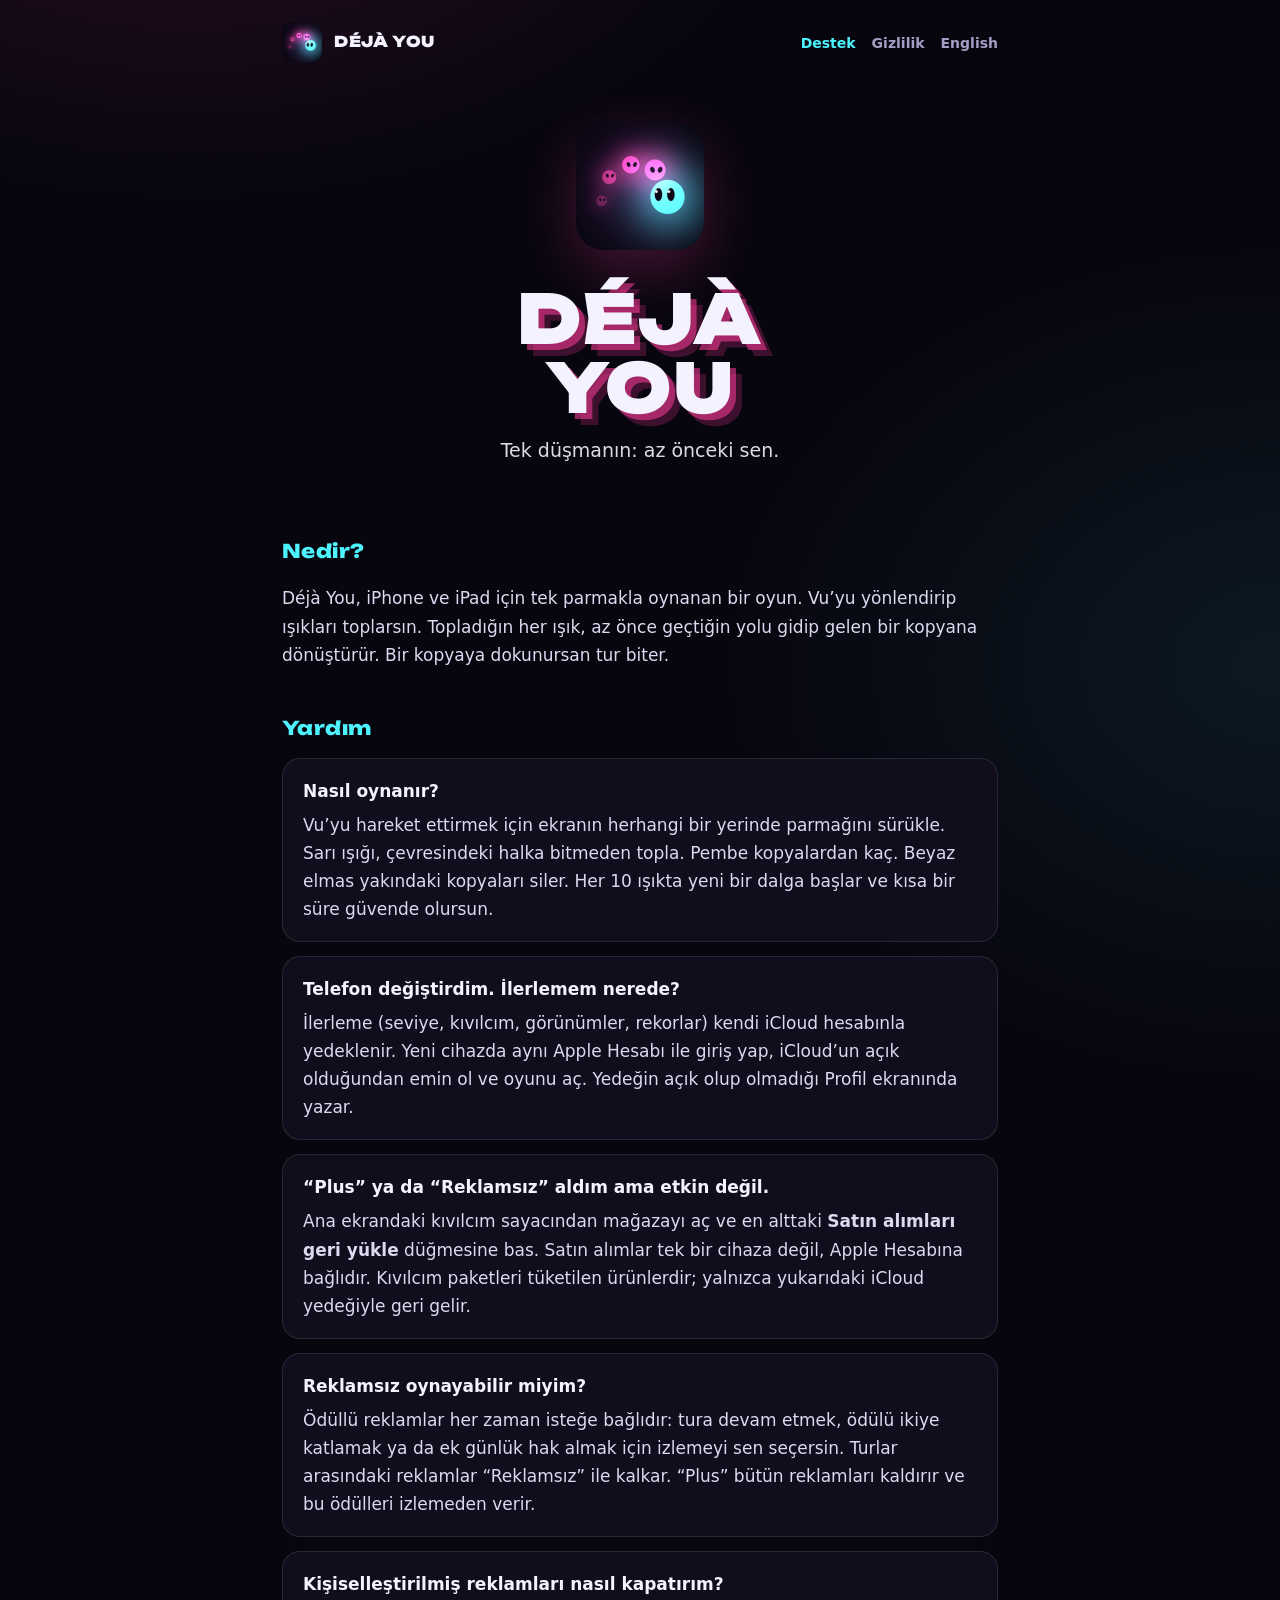
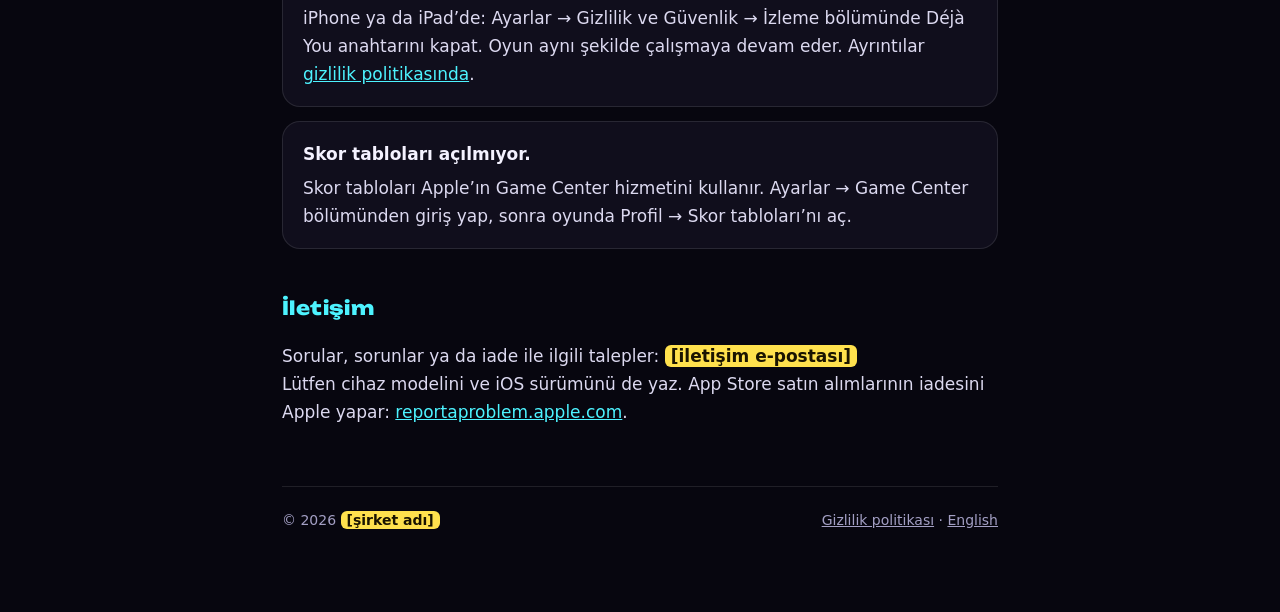
==== tr/index.html @ 0cf3f7a6 "Déjà You: destek ve gizlilik politikası sayfaları (EN/TR) Co-Authored-By: Claude Fable 5.2 <noreply@" ====
<!doctype html>
<html lang="tr">
<head>
<meta charset="utf-8">
<meta name="viewport" content="width=device-width,initial-scale=1">
<meta name="theme-color" content="#07060f">
<meta name="description" content="Déjà You — tek düşmanın az önceki sen olduğu tek parmakla oynanan oyun. Destek ve iletişim.">
<title>Déjà You — Destek</title>
<link rel="icon" href="../icon-192.png">
<link rel="stylesheet" href="../style.css">
</head>
<body>
<div class="wrap">
  <header class="top">
    <a class="brand" href="./"><img src="../icon-192.png" alt=""> DÉJÀ YOU</a>
    <nav><a class="on" href="./">Destek</a><a href="gizlilik.html">Gizlilik</a><a href="../">English</a></nav>
  </header>

  <section class="hero">
    <img src="../icon-512.png" alt="Déjà You ikonu">
    <h1>DÉJÀ<br>YOU</h1>
    <p>Tek düşmanın: az önceki sen.</p>
  </section>

  <h2>Nedir?</h2>
  <p>Déjà You, iPhone ve iPad için tek parmakla oynanan bir oyun. Vu’yu yönlendirip ışıkları toplarsın. Topladığın her ışık, az önce geçtiğin yolu gidip gelen bir kopyana dönüştürür. Bir kopyaya dokunursan tur biter.</p>

  <h2>Yardım</h2>

  <div class="card">
    <h3>Nasıl oynanır?</h3>
    <p>Vu’yu hareket ettirmek için ekranın herhangi bir yerinde parmağını sürükle. Sarı ışığı, çevresindeki halka bitmeden topla. Pembe kopyalardan kaç. Beyaz elmas yakındaki kopyaları siler. Her 10 ışıkta yeni bir dalga başlar ve kısa bir süre güvende olursun.</p>
  </div>

  <div class="card">
    <h3>Telefon değiştirdim. İlerlemem nerede?</h3>
    <p>İlerleme (seviye, kıvılcım, görünümler, rekorlar) kendi iCloud hesabınla yedeklenir. Yeni cihazda aynı Apple Hesabı ile giriş yap, iCloud’un açık olduğundan emin ol ve oyunu aç. Yedeğin açık olup olmadığı Profil ekranında yazar.</p>
  </div>

  <div class="card">
    <h3>“Plus” ya da “Reklamsız” aldım ama etkin değil.</h3>
    <p>Ana ekrandaki kıvılcım sayacından mağazayı aç ve en alttaki <b>Satın alımları geri yükle</b> düğmesine bas. Satın alımlar tek bir cihaza değil, Apple Hesabına bağlıdır. Kıvılcım paketleri tüketilen ürünlerdir; yalnızca yukarıdaki iCloud yedeğiyle geri gelir.</p>
  </div>

  <div class="card">
    <h3>Reklamsız oynayabilir miyim?</h3>
    <p>Ödüllü reklamlar her zaman isteğe bağlıdır: tura devam etmek, ödülü ikiye katlamak ya da ek günlük hak almak için izlemeyi sen seçersin. Turlar arasındaki reklamlar “Reklamsız” ile kalkar. “Plus” bütün reklamları kaldırır ve bu ödülleri izlemeden verir.</p>
  </div>

  <div class="card">
    <h3>Kişiselleştirilmiş reklamları nasıl kapatırım?</h3>
    <p>iPhone ya da iPad’de: Ayarlar → Gizlilik ve Güvenlik → İzleme bölümünde Déjà You anahtarını kapat. Oyun aynı şekilde çalışmaya devam eder. Ayrıntılar <a href="gizlilik.html">gizlilik politikasında</a>.</p>
  </div>

  <div class="card">
    <h3>Skor tabloları açılmıyor.</h3>
    <p>Skor tabloları Apple’ın Game Center hizmetini kullanır. Ayarlar → Game Center bölümünden giriş yap, sonra oyunda Profil → Skor tabloları’nı aç.</p>
  </div>

  <h2>İletişim</h2>
  <p>Sorular, sorunlar ya da iade ile ilgili talepler: <span class="todo">[iletişim e-postası]</span><br>
  Lütfen cihaz modelini ve iOS sürümünü de yaz. App Store satın alımlarının iadesini Apple yapar: <a href="https://reportaproblem.apple.com">reportaproblem.apple.com</a>.</p>

  <footer>
    <span>© 2026 <span class="todo">[şirket adı]</span></span>
    <span><a href="gizlilik.html">Gizlilik politikası</a> · <a href="../">English</a></span>
  </footer>
</div>
</body>
</html>
---- style.css ----
@font-face {
  font-family: 'Unbounded'; font-style: normal; font-display: swap; font-weight: 200 900;
  src: url(fonts/unbounded-latin-ext-wght-normal.woff2) format('woff2');
  unicode-range: U+0100-02BA, U+02BD-02C5, U+02C7-02CC, U+02CE-02D7, U+02DD-02FF, U+0304, U+0308, U+0329, U+1D00-1DBF, U+1E00-1E9F, U+1EF2-1EFF, U+2020, U+20A0-20AB, U+20AD-20C0, U+2113, U+2C60-2C7F, U+A720-A7FF;
}
@font-face {
  font-family: 'Unbounded'; font-style: normal; font-display: swap; font-weight: 200 900;
  src: url(fonts/unbounded-latin-wght-normal.woff2) format('woff2');
  unicode-range: U+0000-00FF, U+0131, U+0152-0153, U+02BB-02BC, U+02C6, U+02DA, U+02DC, U+0304, U+0308, U+0329, U+2000-206F, U+20AC, U+2122, U+2191, U+2193, U+2212, U+2215, U+FEFF, U+FFFD;
}
:root {
  --bg: #07060f; --card: #100e1c; --line: rgba(255,255,255,.1);
  --cy: #4df3ff; --mg: #ff3d9a; --yl: #ffe14d; --tx: #f4f2ff; --mut: #a39fc4;
  --disp: 'Unbounded', system-ui, -apple-system, 'Segoe UI', Roboto, sans-serif;
  --font: system-ui, -apple-system, 'Segoe UI', Roboto, 'Helvetica Neue', sans-serif;
}
* { box-sizing: border-box; }
html { -webkit-text-size-adjust: 100%; }
body {
  margin: 0; background: var(--bg); color: var(--tx); font-family: var(--font); font-size: 17px; line-height: 1.65;
  background-image: radial-gradient(900px 600px at 15% -10%, rgba(255,61,154,.16), transparent 70%),
                    radial-gradient(800px 600px at 100% 30%, rgba(77,243,255,.08), transparent 70%);
  background-repeat: no-repeat;
}
.wrap { max-width: 760px; margin: 0 auto; padding: 0 22px 80px; }
header.top { display: flex; align-items: center; justify-content: space-between; gap: 16px; padding: 22px 0; }
.brand { display: flex; align-items: center; gap: 12px; color: var(--tx); text-decoration: none; font-family: var(--disp); font-weight: 900; letter-spacing: .04em; font-size: 15px; white-space: nowrap; }
.brand img { width: 40px; height: 40px; border-radius: 10px; }
nav a { color: var(--mut); text-decoration: none; font-size: 14px; font-weight: 700; margin-left: 16px; }
nav a:hover, nav a.on { color: var(--cy); }

.hero { text-align: center; padding: 38px 0 26px; }
.hero img { width: 128px; height: 128px; border-radius: 28px; box-shadow: 0 20px 60px rgba(255,61,154,.25); }
.hero h1 { font-family: var(--disp); font-weight: 900; font-size: clamp(40px, 11vw, 68px); line-height: 1.02; letter-spacing: .03em; margin: 26px 0 12px; text-shadow: 6px 6px 0 rgba(255,61,154,.55), 12px 12px 0 rgba(255,61,154,.22); }
.hero p { font-size: 19px; color: var(--tx); opacity: .9; margin: 0; }

h1.page { font-family: var(--disp); font-weight: 900; font-size: clamp(28px, 7vw, 40px); line-height: 1.15; margin: 26px 0 6px; }
h2 { font-family: var(--disp); font-weight: 800; font-size: 19px; letter-spacing: .02em; margin: 44px 0 10px; color: var(--cy); }
h3 { font-size: 17px; margin: 24px 0 4px; }
p, li { color: #dcd9f0; }
a { color: var(--cy); }
.muted { color: var(--mut); font-size: 15px; }
.card { background: var(--card); border: 1px solid var(--line); border-radius: 18px; padding: 18px 20px; margin: 14px 0; }
.card h3 { margin-top: 0; }
.card p { margin: 6px 0 0; }
ul { padding-left: 22px; }
li { margin: 6px 0; }
table { width: 100%; border-collapse: collapse; margin: 14px 0; font-size: 15.5px; }
th, td { text-align: left; vertical-align: top; padding: 10px 12px; border-bottom: 1px solid var(--line); }
th { color: var(--mut); font-size: 13px; letter-spacing: .06em; text-transform: none; font-weight: 700; }
.todo { background: var(--yl); color: #1a1400; padding: 1px 6px; border-radius: 6px; font-weight: 700; }
footer { margin-top: 60px; padding-top: 22px; border-top: 1px solid var(--line); color: var(--mut); font-size: 14px; display: flex; flex-wrap: wrap; gap: 8px 18px; justify-content: space-between; }
footer a { color: var(--mut); }
@media (max-width: 520px) { body { font-size: 16px; } nav a { margin-left: 12px; } th, td { padding: 9px 8px; } }
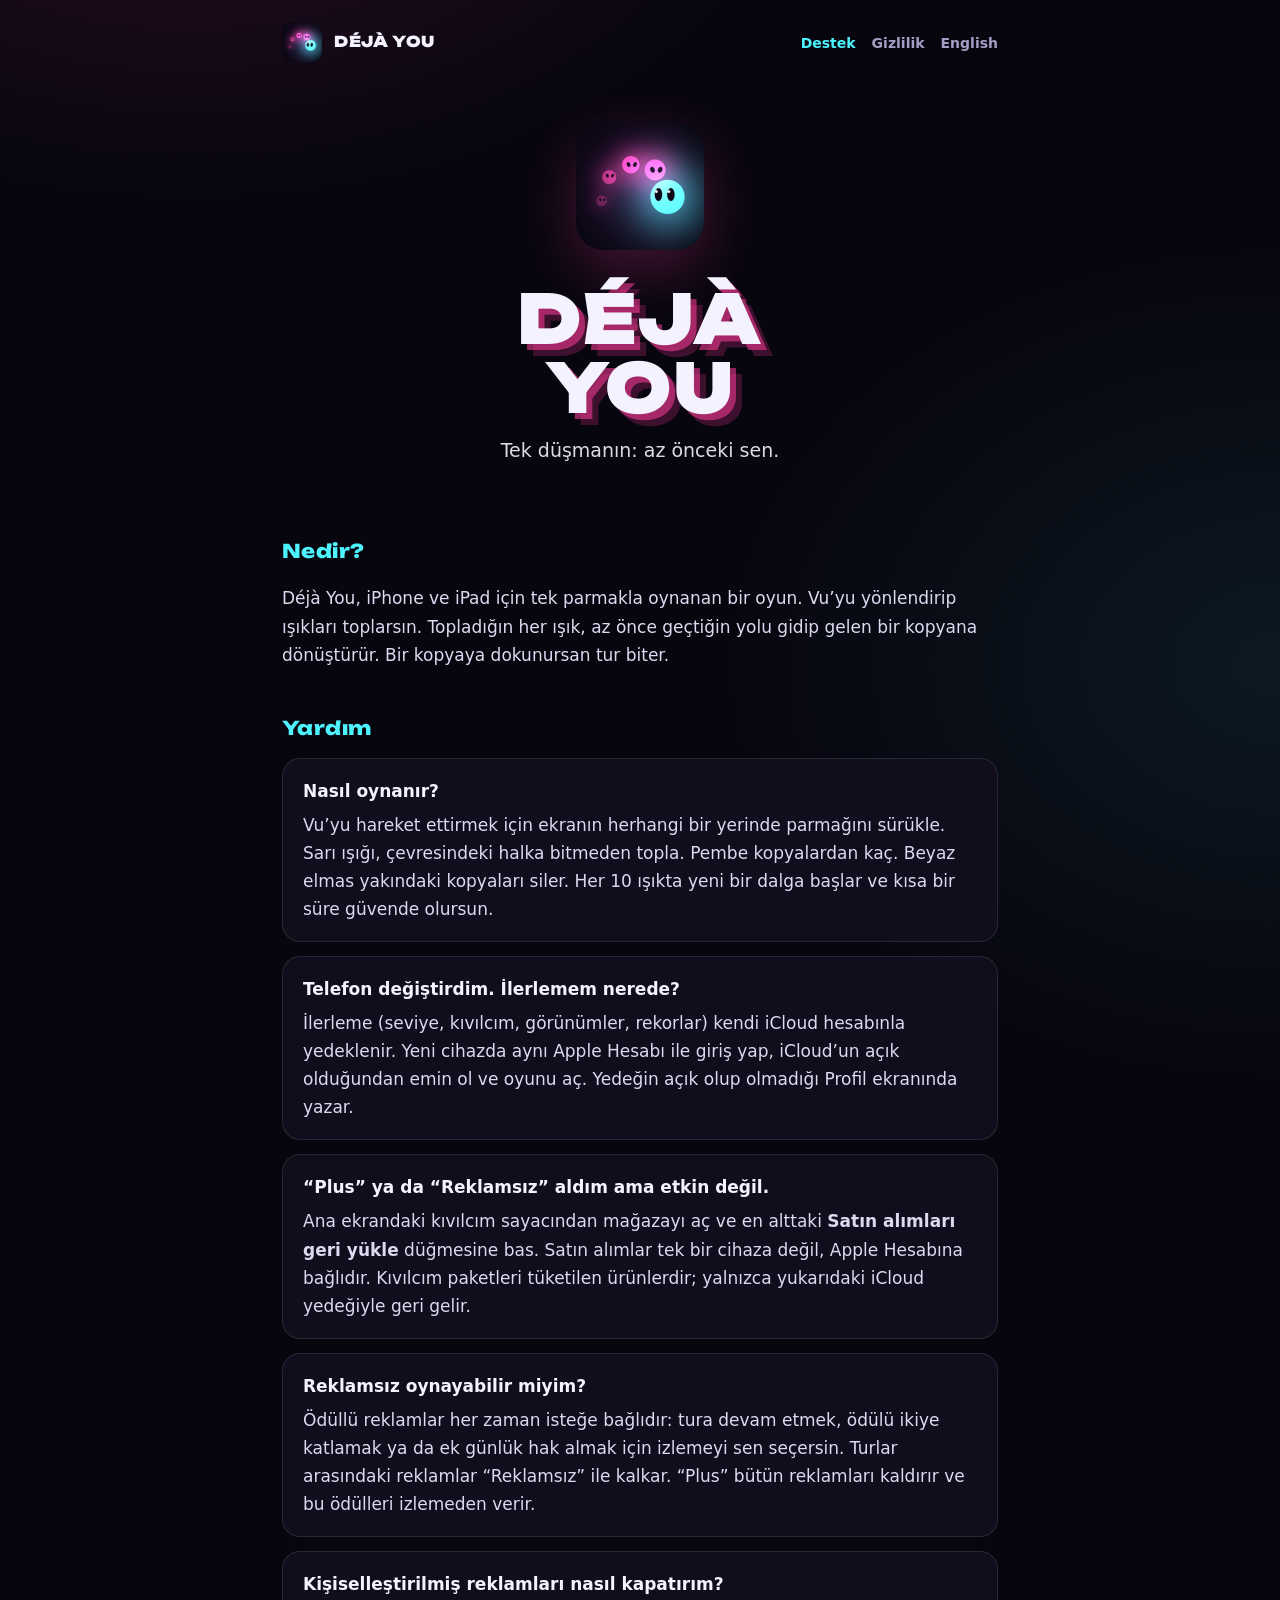
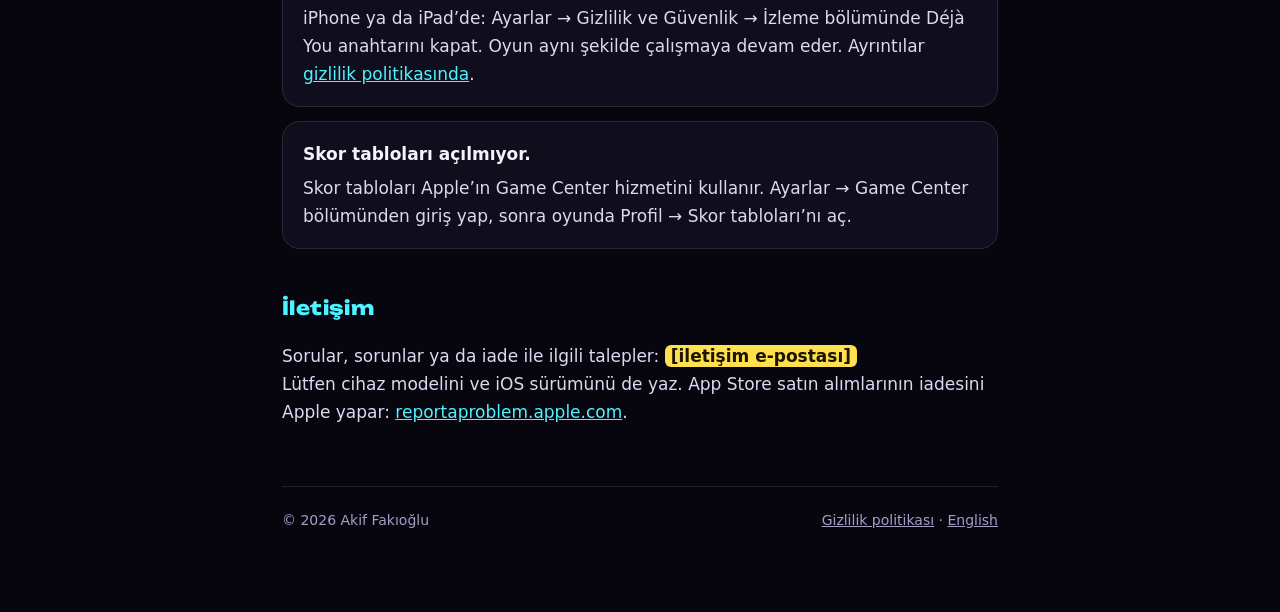
==== commit 79620e21: "Yayıncı adı ve posta adresi Co-Authored-By: Claude Fable 5.2 <noreply@anthropic.com>" ====
--- a/tr/index.html
+++ b/tr/index.html
@@ -62,7 +62,7 @@
   Lütfen cihaz modelini ve iOS sürümünü de yaz. App Store satın alımlarının iadesini Apple yapar: <a href="https://reportaproblem.apple.com">reportaproblem.apple.com</a>.</p>
 
   <footer>
-    <span>© 2026 <span class="todo">[şirket adı]</span></span>
+    <span>© 2026 Akif Fakıoğlu</span>
     <span><a href="gizlilik.html">Gizlilik politikası</a> · <a href="../">English</a></span>
   </footer>
 </div>
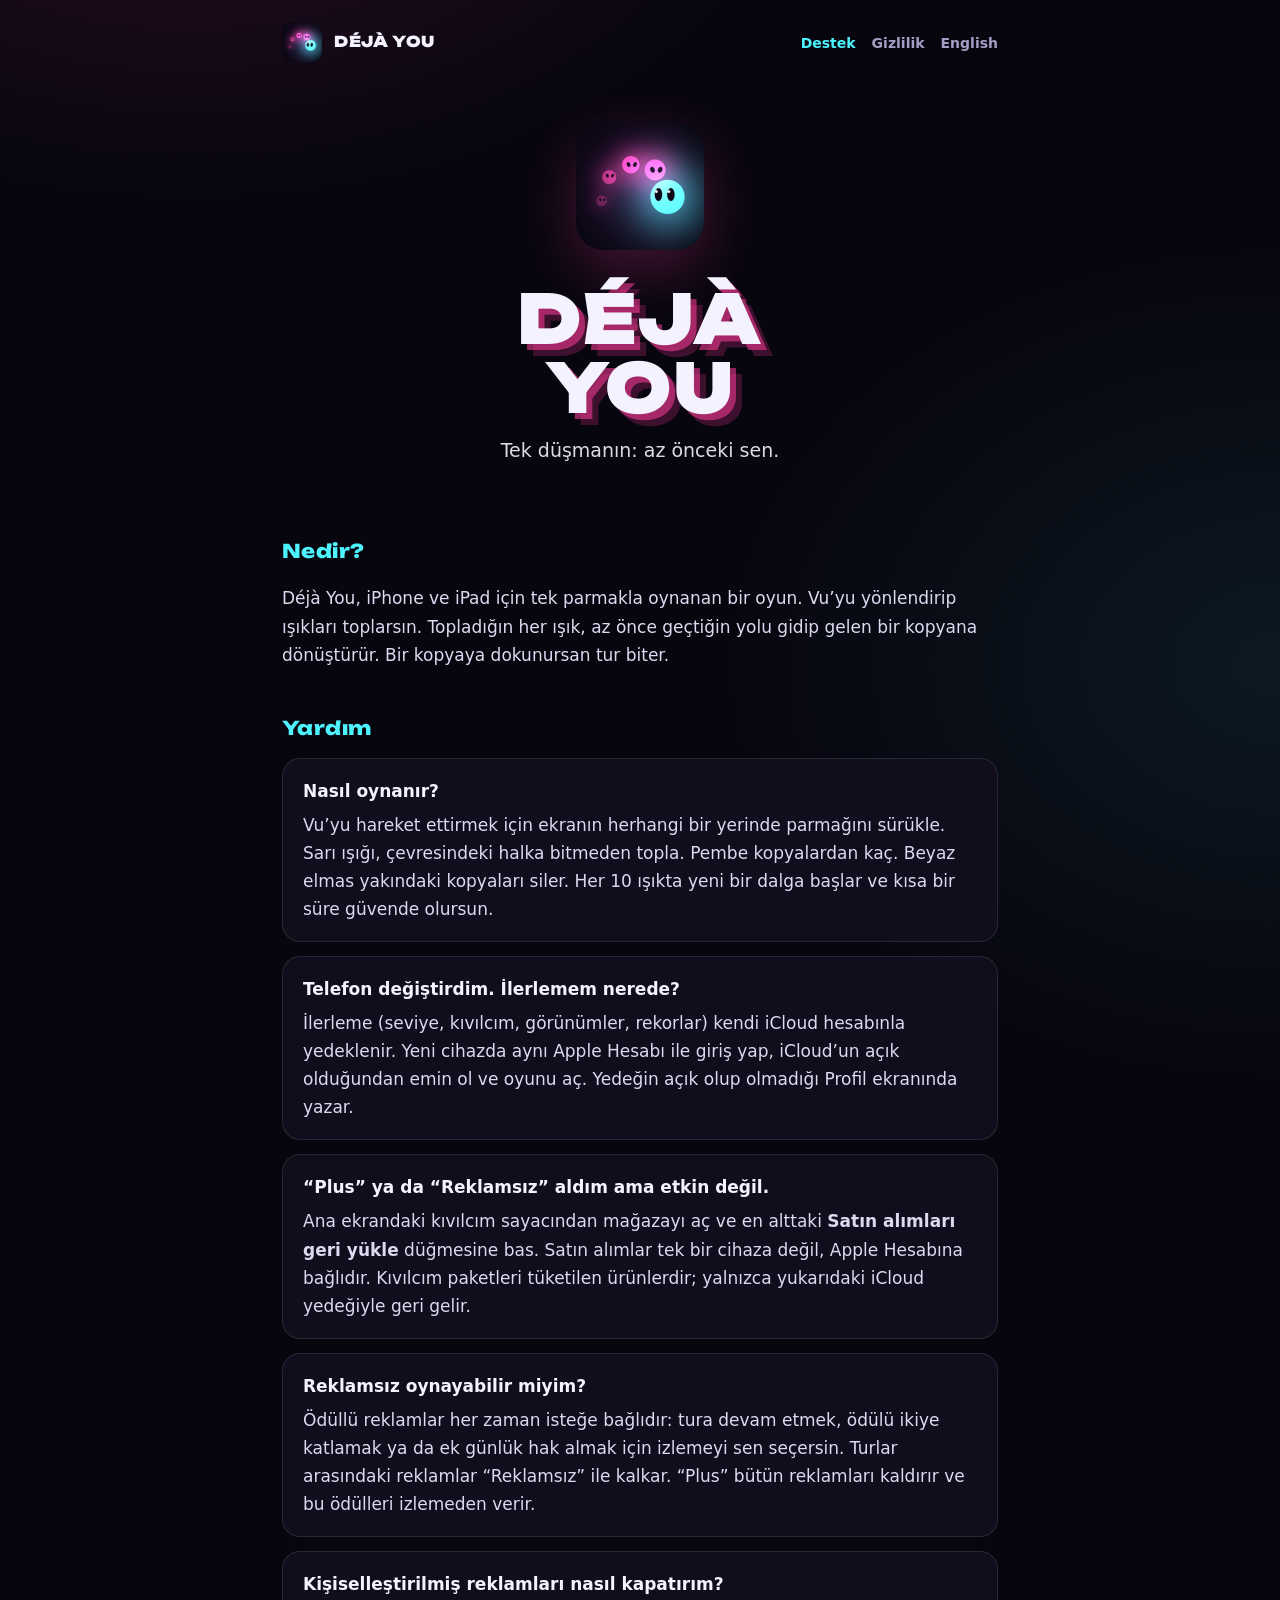
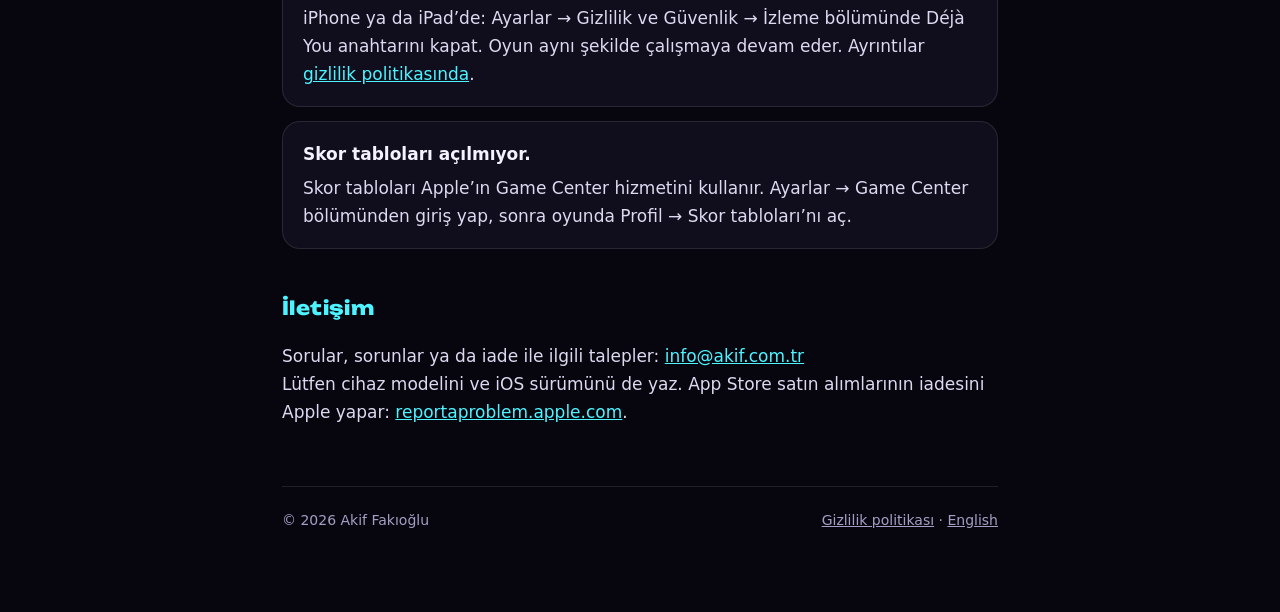
==== commit 5ea246c2: "İletişim e-postası Co-Authored-By: Claude Fable 5.2 <noreply@anthropic.com>" ====
--- a/tr/index.html
+++ b/tr/index.html
@@ -58,7 +58,7 @@
   </div>
 
   <h2>İletişim</h2>
-  <p>Sorular, sorunlar ya da iade ile ilgili talepler: <span class="todo">[iletişim e-postası]</span><br>
+  <p>Sorular, sorunlar ya da iade ile ilgili talepler: <a href="mailto:info@akif.com.tr">info@akif.com.tr</a><br>
   Lütfen cihaz modelini ve iOS sürümünü de yaz. App Store satın alımlarının iadesini Apple yapar: <a href="https://reportaproblem.apple.com">reportaproblem.apple.com</a>.</p>
 
   <footer>
